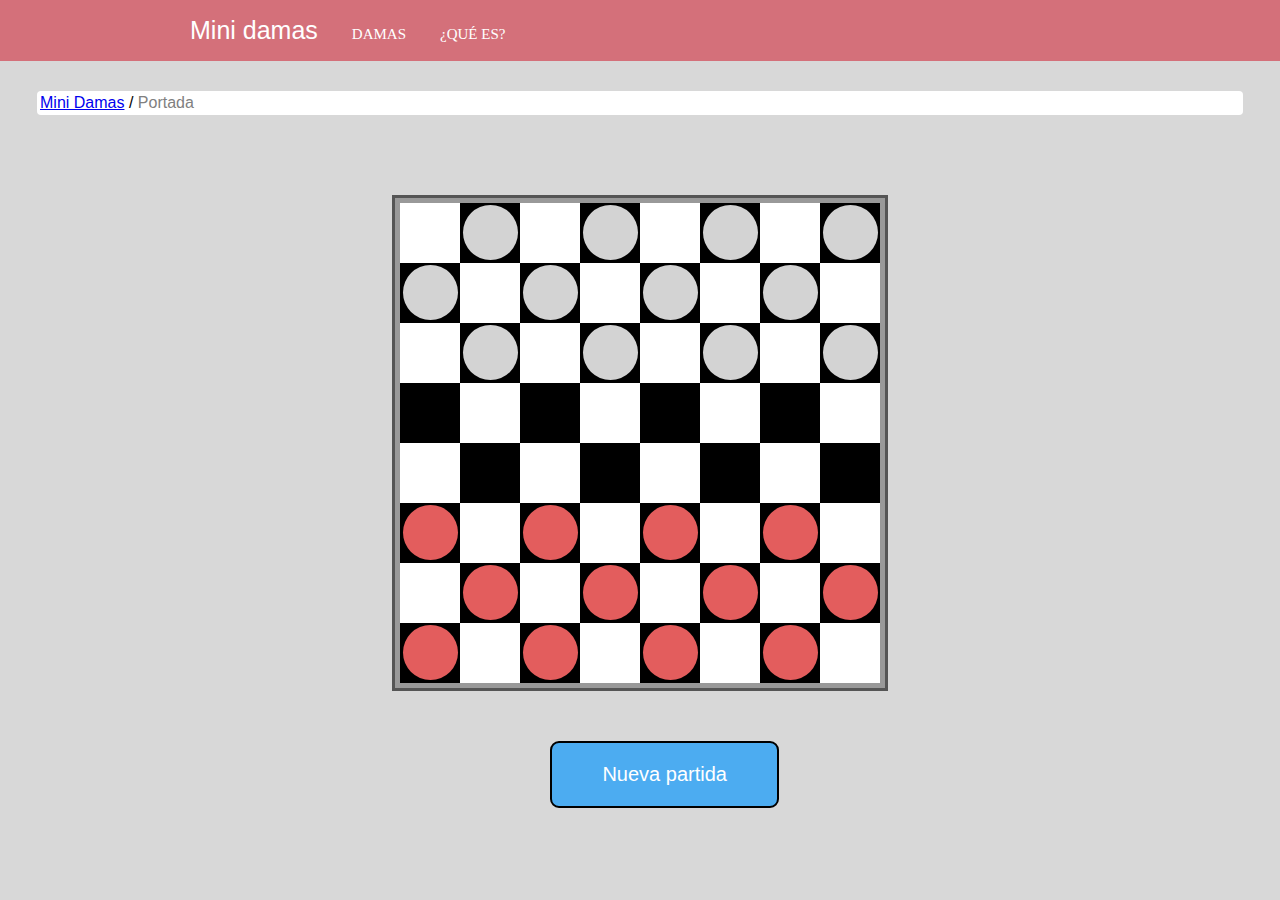
==== index.html @ 3f0cebf7 "primer commit tp1" ====
<!DOCTYPE html>
<html lang="en">
  <head>
    <meta charset="UTF-8" />
    <meta http-equiv="X-UA-Compatible" content="IE=edge" />
    <meta name="viewport" content="width=device-width, initial-scale=1.0" />
    <!-- CSS -->
    <link rel="stylesheet" href="styles.css" />
    <title>Mini Damas</title>
  </head>
  <body>
    <div class="navbar">
      <ul>
        <li><h1>Mini damas</h1></li>
        <li class="nav-menu">Damas</li>
        <li class="nav-menu">¿Qué es?</li>
      </ul>
    </div>
  </body>
<section>
    <article>
        <ul class="barra">
            <li><a href="/">Mini Damas</a> /</li>
            <li class="active">Portada</li>
        </ul>
    </article>
    <article>
        <div class="tablero">
            <div class="tablero-2">
                <div id="game">
                    <div class="cuadrado blanco">
                    </div>
                    <div class="cuadrado negro">
                      <div class="circulo blanco"></div>
                    </div>
                    <div class="cuadrado blanco">
                    </div>
                    <div class="cuadrado negro">
                      <div class="circulo blanco"></div>
                    </div>
                    <div class="cuadrado blanco">
                    </div>
                    <div class="cuadrado negro">
                      <div class="circulo blanco"></div>
                    </div>
                    <div class="cuadrado blanco">
                    </div>
                    <div class="cuadrado negro">
                      <div class="circulo blanco"></div>
                    </div>
                    <div class="cuadrado negro">
                      <div class="circulo blanco"></div>
                    </div>
                    <div class="cuadrado blanco">
                    </div>
                    <div class="cuadrado negro">
                      <div class="circulo blanco"></div>
                    </div>
                    <div class="cuadrado blanco">
                    </div>
                    <div class="cuadrado negro">
                      <div class="circulo blanco"></div>
                    </div>
                    <div class="cuadrado blanco">
                    </div>
                    <div class="cuadrado negro">
                      <div class="circulo blanco"></div>
                    </div>
                    <div class="cuadrado blanco">
                    </div>
                    <div class="cuadrado blanco">
                    </div>
                    <div class="cuadrado negro">
                      <div class="circulo blanco"></div>
                    </div>
                    <div class="cuadrado blanco">
                    </div>
                    <div class="cuadrado negro">
                      <div class="circulo blanco"></div>
                    </div>
                    <div class="cuadrado blanco">
                    </div>
                    <div class="cuadrado negro">
                      <div class="circulo blanco"></div>
                    </div>
                    <div class="cuadrado blanco">
                    </div>
                    <div class="cuadrado negro">
                      <div class="circulo blanco"></div>
                    </div>
                    <div class="cuadrado negro">
                    </div>
                    <div class="cuadrado blanco">
                    </div>
                    <div class="cuadrado negro">
                    </div>
                    <div class="cuadrado blanco">
                    </div>
                    <div class="cuadrado negro">
                    </div>
                    <div class="cuadrado blanco">
                    </div>
                    <div class="cuadrado negro">
                    </div>
                    <div class="cuadrado blanco">
                    </div>
                    <div class="cuadrado blanco">
                    </div>
                    <div class="cuadrado negro">
                    </div>
                    <div class="cuadrado blanco">
                    </div>
                    <div class="cuadrado negro">
                    </div>
                    <div class="cuadrado blanco">
                    </div>
                    <div class="cuadrado negro">
                    </div>
                    <div class="cuadrado blanco">
                    </div>
                    <div class="cuadrado negro">
                    </div>
                    <div class="cuadrado negro">
                      <div class="circulo rojo"></div>
                    </div>
                    <div class="cuadrado blanco">
                    </div>
                    <div class="cuadrado negro">
                      <div class="circulo rojo"></div>
                    </div>
                    <div class="cuadrado blanco">
                    </div>
                    <div class="cuadrado negro">
                      <div class="circulo rojo"></div>
                    </div>
                    <div class="cuadrado blanco">
                    </div>
                    <div class="cuadrado negro">
                      <div class="circulo rojo"></div>
                    </div>
                    <div class="cuadrado blanco">
                    </div>
                    <div class="cuadrado blanco">
                    </div>
                    <div class="cuadrado negro">
                      <div class="circulo rojo"></div>
                    </div>
                    <div class="cuadrado blanco">
                    </div>
                    <div class="cuadrado  negro">
                      <div class="circulo rojo"></div>
                    </div>
                    <div class="cuadrado  blanco">
                    </div>
                    <div class="cuadrado  negro">
                      <div class="circulo rojo"></div>
                    </div>
                    <div class="cuadrado  blanco">
                    </div>
                    <div class="cuadrado  negro">
                      <div class="circulo rojo"></div>
                    </div>
                    <div class="cuadrado  negro">
                      <div class="circulo rojo"></div>
                    </div>
                    <div class="cuadrado  blanco">
                    </div>
                    <div class="cuadrado  negro">
                      <div class="circulo rojo"></div>
                    </div>
                    <div class="cuadrado  blanco">
                    </div>
                    <div class="cuadrado  negro">
                      <div class="circulo rojo"></div>
                    </div>
                    <div class="cuadrado  blanco">
                    </div>
                    <div class="cuadrado negro">
                      <div class="circulo rojo"></div>
                    </div>
                    <div class="cuadrado  blanco">
                    </div>
                </div>
            </div>
            <!-- Botón -->
            <button class="boton">
                Nueva partida
            </button>
            <!-- endboton  -->
        </div>
    </article>
</section> 
</html>
---- styles.css ----
body {
  background-color: #d8d8d8;
  margin: 0;
}
.navbar {
  background-color: #D4707A;
  overflow: hidden;
}
ul {
  margin-left: 150px;
}
.navbar h1 {
  font-size: 25px;
  display: inline;
  font-family: "Capriola", sans-serif;
  font-weight: 150;
  color: white;
}
li {
  display: inline;
}
.nav-menu {
  margin-left: 30px;
  color: white;
  font-size: 15px;
  text-transform: uppercase;
}
.barra {
  background-color: white;
  width: 1200px;
  margin-top: 30px;
  font-family: "Capriola", sans-serif;
  padding: 3px;
  margin-right: auto;
  margin-left: auto;
  border-radius: 4px;
}
.active {
  color: grey;
}
.tablero{
  margin-top: 80px;
}
.tablero-2 {
  border: 3px solid #555;
  width: 490px;
  height: 480;
  position: relative;
  margin-left: auto;
  margin-right: auto;
}
#game {
  border: 5px solid #999999;
  height: 100%;
  position: relative;
  height: 480px;
}
#game .cuadrado {
  height: 60px;
  width: 60px;
  float: left;
}
#game .cuadrado.blanco{
    background-color: white;
}
#game .cuadrado.negro{
    background-color: black;
}
.boton{
  margin-top: 50px;
  background: #4cacf1;
  padding: 20px 50px;
  border-radius: 5%;
  color: white;
  border: 2px solid black;
  font-size: 20px;
  margin-left: 43%;
  margin-bottom: 50px;
  border-radius: 9px;
  
}
.circulo{
    width: 55px;
    height: 55px;
    border-radius: 50%;
    margin: auto;
    margin-top: 2px;
}

.circulo.rojo{
  background: rgba(253, 104, 104, 0.897);
}
.circulo.blanco{
  background: lightgray;
}
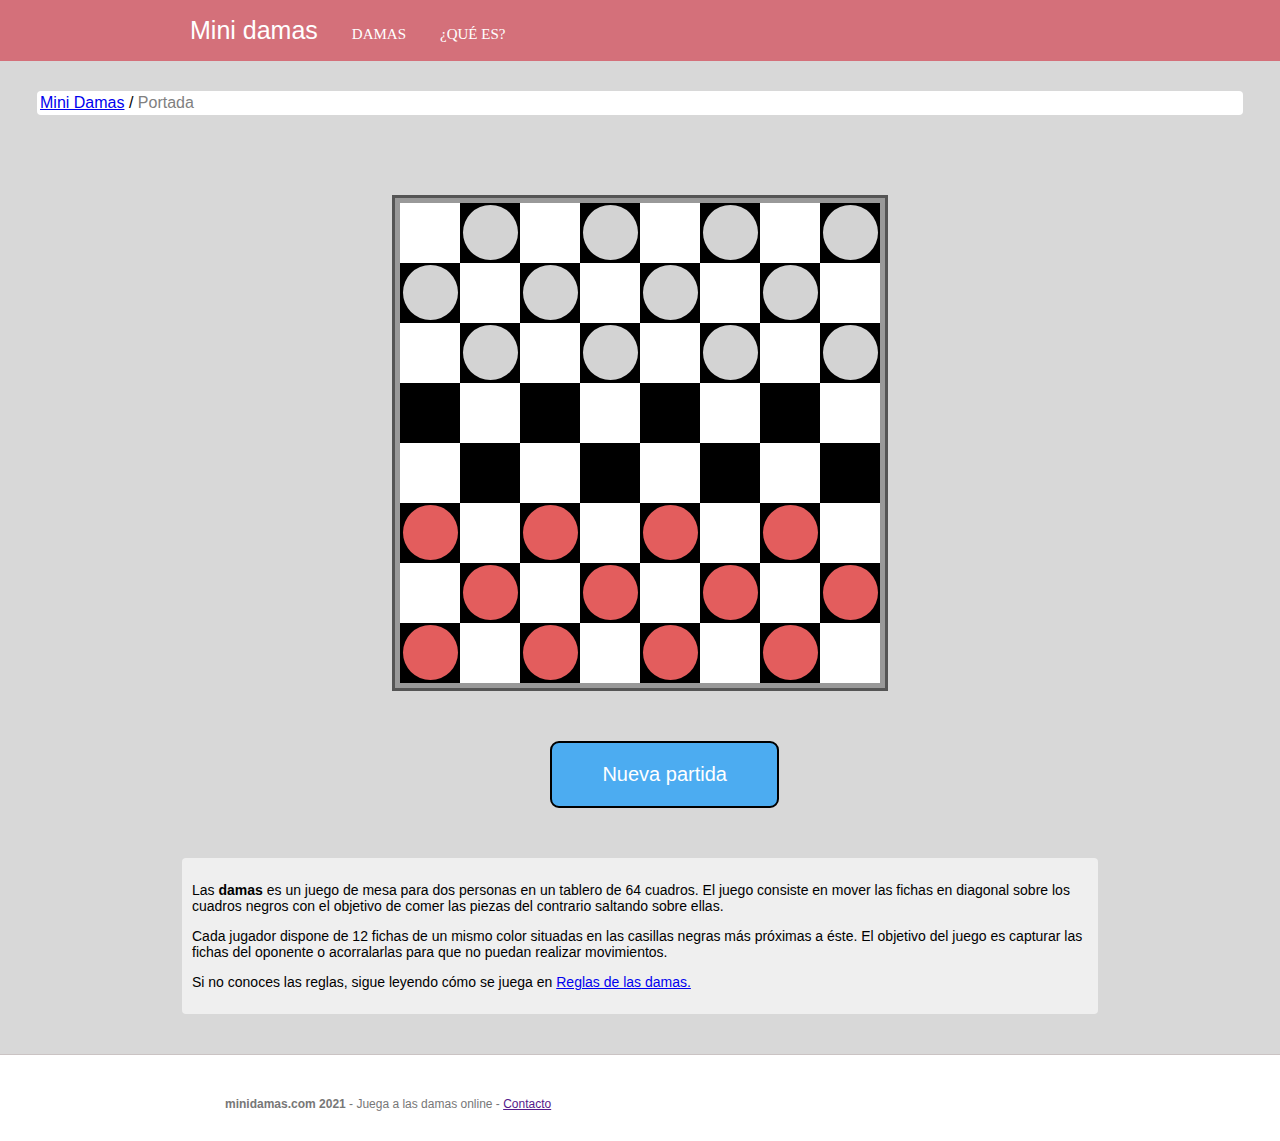
==== commit bbb9b45c: "Agregado footer y descripcion" ====
--- a/index.html
+++ b/index.html
@@ -189,5 +189,17 @@
             <!-- endboton  -->
         </div>
     </article>
+    <article>
+      <div class="descripcion">
+        <p>Las <strong>damas</strong> es un juego de mesa para dos personas en un tablero de 64 cuadros. El juego consiste en mover las fichas en diagonal sobre los cuadros negros con el objetivo de comer las piezas del contrario saltando sobre ellas.</p>
+        <p>Cada jugador dispone de 12 fichas de un mismo color situadas en las casillas negras más próximas a éste. El objetivo del juego es capturar las fichas del oponente o acorralarlas para que no puedan realizar movimientos.</p>
+        <p>Si no conoces las reglas, sigue leyendo cómo se juega en <a href="https://www.minidamas.com/que-son-las-damas" target="_blank">Reglas de las damas.</a></p>
+      </div>
+    </article>
 </section> 
+<footer class="footer">
+  <div>
+    <p><strong>minidamas.com 2021</strong> - Juega a las damas online -  <a href="">Contacto</a></p> 
+  </div>
+</footer>
 </html>
--- a/styles.css
+++ b/styles.css
@@ -92,4 +92,34 @@
 }
 .circulo.blanco{
   background: lightgray;
+}
+
+.descripcion{
+  margin: 20px 0 10px 0;
+  padding: 10px;
+  border-radius: 4px;
+  background: #efefef;
+  width: 70%;
+  margin: auto;
+  margin-bottom: 20px;
+}
+
+p{
+  font-family: "Helvetica Neue",Helvetica,Arial,sans-serif;
+  font-size: 14px;
+}
+
+footer{
+  padding: 19px 14px;
+  margin-top: 40px;
+  border-top: 1px solid #CAC3C3;
+  background-color: white;
+}
+
+.footer p {
+  margin-bottom: 0;
+  color: #777;
+  padding: 11px;
+  font-size: 12px;
+  margin-left: 200px;
 }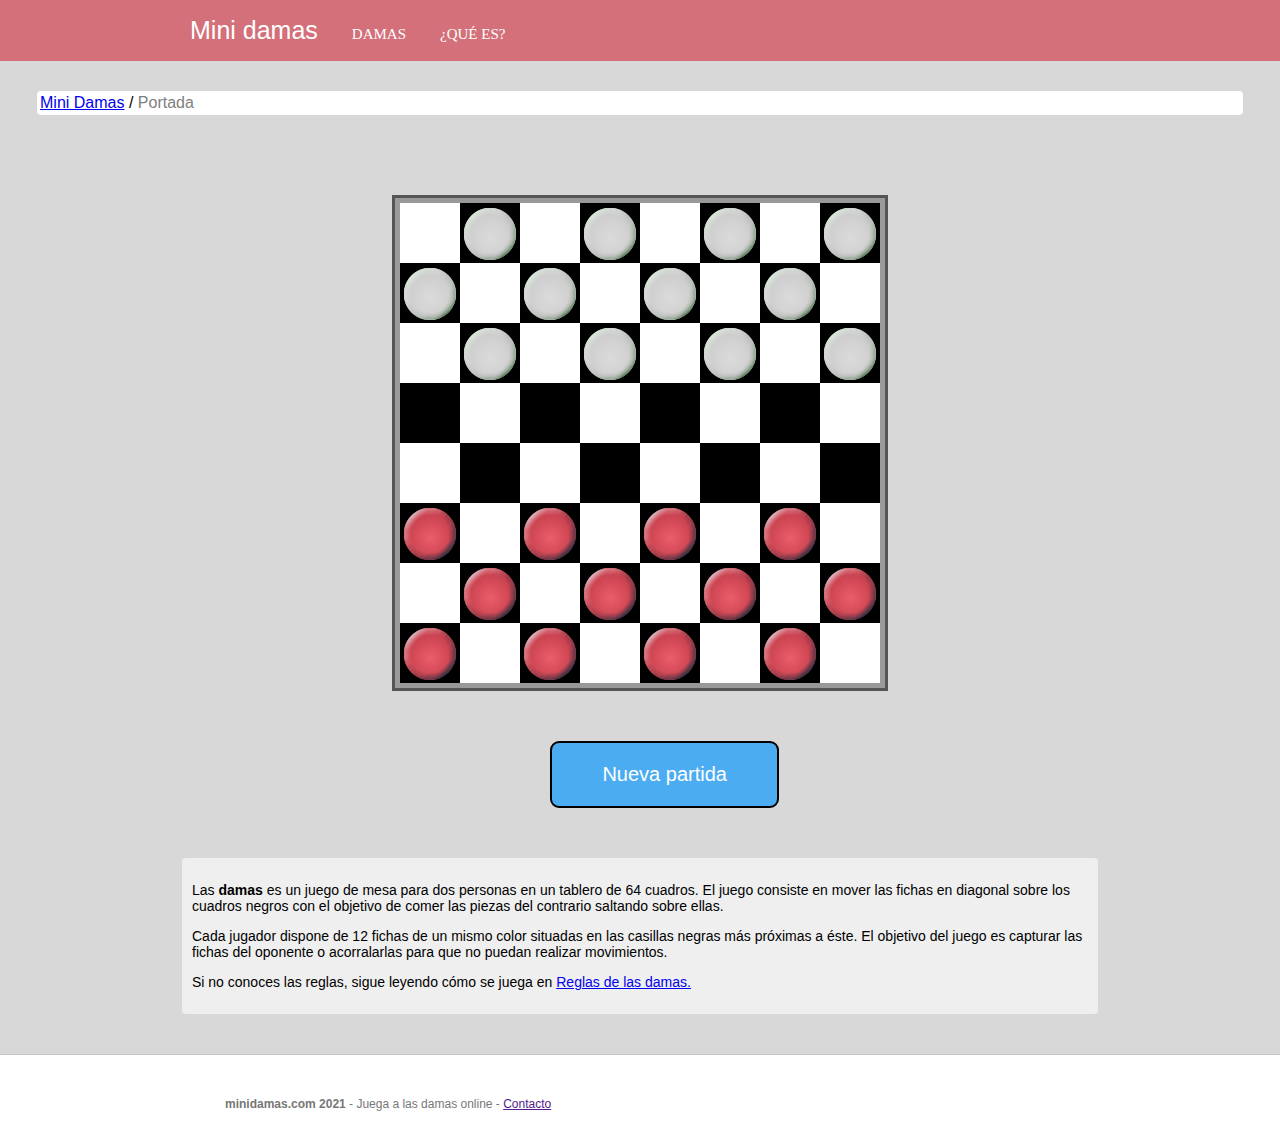
==== commit abef0fd4: "Paso tablero de html a JS" ====
--- a/index.html
+++ b/index.html
@@ -6,6 +6,8 @@
     <meta name="viewport" content="width=device-width, initial-scale=1.0" />
     <!-- CSS -->
     <link rel="stylesheet" href="styles.css" />
+    <!-- SCRIPTS -->
+    <script src="app.js"></script>
     <title>Mini Damas</title>
   </head>
   <body>
@@ -27,66 +29,54 @@
     <article>
         <div class="tablero">
             <div class="tablero-2">
-                <div id="game">
-                    <div class="cuadrado blanco">
+                <div class="game" id="board">
+                    <!-- <div class="cuadrado blanco">
                     </div>
-                    <div class="cuadrado negro">
-                      <div class="circulo blanco"></div>
+                    <div class="cuadrado negro piezaBlanca">
                     </div>
                     <div class="cuadrado blanco">
                     </div>
-                    <div class="cuadrado negro">
-                      <div class="circulo blanco"></div>
+                    <div class="cuadrado negro piezaBlanca">
                     </div>
                     <div class="cuadrado blanco">
                     </div>
-                    <div class="cuadrado negro">
-                      <div class="circulo blanco"></div>
+                    <div class="cuadrado negro piezaBlanca">
                     </div>
                     <div class="cuadrado blanco">
                     </div>
-                    <div class="cuadrado negro">
-                      <div class="circulo blanco"></div>
+                    <div class="cuadrado negro piezaBlanca">
                     </div>
-                    <div class="cuadrado negro">
-                      <div class="circulo blanco"></div>
+                    <div class="cuadrado negro piezaBlanca">
                     </div>
                     <div class="cuadrado blanco">
                     </div>
-                    <div class="cuadrado negro">
-                      <div class="circulo blanco"></div>
+                    <div class="cuadrado negro piezaBlanca">
                     </div>
                     <div class="cuadrado blanco">
                     </div>
-                    <div class="cuadrado negro">
-                      <div class="circulo blanco"></div>
+                    <div class="cuadrado negro piezaBlanca">
                     </div>
                     <div class="cuadrado blanco">
                     </div>
-                    <div class="cuadrado negro">
-                      <div class="circulo blanco"></div>
+                    <div class="cuadrado negro piezaBlanca">
                     </div>
                     <div class="cuadrado blanco">
                     </div>
                     <div class="cuadrado blanco">
                     </div>
-                    <div class="cuadrado negro">
-                      <div class="circulo blanco"></div>
+                    <div class="cuadrado negro piezaBlanca">
                     </div>
                     <div class="cuadrado blanco">
                     </div>
-                    <div class="cuadrado negro">
-                      <div class="circulo blanco"></div>
+                    <div class="cuadrado negro piezaBlanca">
                     </div>
                     <div class="cuadrado blanco">
                     </div>
-                    <div class="cuadrado negro">
-                      <div class="circulo blanco"></div>
+                    <div class="cuadrado negro piezaBlanca">
                     </div>
                     <div class="cuadrado blanco">
                     </div>
-                    <div class="cuadrado negro">
-                      <div class="circulo blanco"></div>
+                    <div class="cuadrado negro piezaBlanca">
                     </div>
                     <div class="cuadrado negro">
                     </div>
@@ -120,66 +110,54 @@
                     </div>
                     <div class="cuadrado negro">
                     </div>
-                    <div class="cuadrado negro">
-                      <div class="circulo rojo"></div>
+                    <div class="cuadrado negro piezaRoja">
                     </div>
                     <div class="cuadrado blanco">
                     </div>
-                    <div class="cuadrado negro">
-                      <div class="circulo rojo"></div>
+                    <div class="cuadrado negro piezaRoja">
                     </div>
                     <div class="cuadrado blanco">
                     </div>
-                    <div class="cuadrado negro">
-                      <div class="circulo rojo"></div>
+                    <div class="cuadrado negro piezaRoja">
                     </div>
                     <div class="cuadrado blanco">
                     </div>
-                    <div class="cuadrado negro">
-                      <div class="circulo rojo"></div>
+                    <div class="cuadrado negro piezaRoja">
                     </div>
                     <div class="cuadrado blanco">
                     </div>
                     <div class="cuadrado blanco">
                     </div>
-                    <div class="cuadrado negro">
-                      <div class="circulo rojo"></div>
+                    <div class="cuadrado negro piezaRoja">
                     </div>
                     <div class="cuadrado blanco">
                     </div>
-                    <div class="cuadrado  negro">
-                      <div class="circulo rojo"></div>
+                    <div class="cuadrado  negro piezaRoja">
                     </div>
                     <div class="cuadrado  blanco">
                     </div>
-                    <div class="cuadrado  negro">
-                      <div class="circulo rojo"></div>
+                    <div class="cuadrado  negro piezaRoja">
                     </div>
                     <div class="cuadrado  blanco">
                     </div>
-                    <div class="cuadrado  negro">
-                      <div class="circulo rojo"></div>
+                    <div class="cuadrado  negro piezaRoja">
                     </div>
-                    <div class="cuadrado  negro">
-                      <div class="circulo rojo"></div>
+                    <div class="cuadrado  negro piezaRoja">
                     </div>
                     <div class="cuadrado  blanco">
                     </div>
-                    <div class="cuadrado  negro">
-                      <div class="circulo rojo"></div>
+                    <div class="cuadrado  negro piezaRoja">
                     </div>
                     <div class="cuadrado  blanco">
                     </div>
-                    <div class="cuadrado  negro">
-                      <div class="circulo rojo"></div>
+                    <div class="cuadrado  negro piezaRoja">
                     </div>
                     <div class="cuadrado  blanco">
                     </div>
-                    <div class="cuadrado negro">
-                      <div class="circulo rojo"></div>
+                    <div class="cuadrado negro piezaRoja">
                     </div>
                     <div class="cuadrado  blanco">
-                    </div>
+                    </div> -->
                 </div>
             </div>
             <!-- Botón -->
--- a/styles.css
+++ b/styles.css
@@ -49,21 +49,21 @@
   margin-left: auto;
   margin-right: auto;
 }
-#game {
+.game {
   border: 5px solid #999999;
   height: 100%;
   position: relative;
   height: 480px;
 }
-#game .cuadrado {
+.game .cuadrado {
   height: 60px;
   width: 60px;
   float: left;
 }
-#game .cuadrado.blanco{
+.game .cuadrado.blanco{
     background-color: white;
 }
-#game .cuadrado.negro{
+.game .cuadrado.negro{
     background-color: black;
 }
 .boton{
@@ -79,19 +79,19 @@
   border-radius: 9px;
   
 }
-.circulo{
+/* .circulo{
     width: 55px;
     height: 55px;
     border-radius: 50%;
     margin: auto;
     margin-top: 2px;
+} */
+
+.piezaRoja{
+  background-image: url(img/PieceRed.png);
 }
-
-.circulo.rojo{
-  background: rgba(253, 104, 104, 0.897);
-}
-.circulo.blanco{
-  background: lightgray;
+.piezaBlanca{
+  background-image: url(img/PieceWhite.png);
 }
 
 .descripcion{
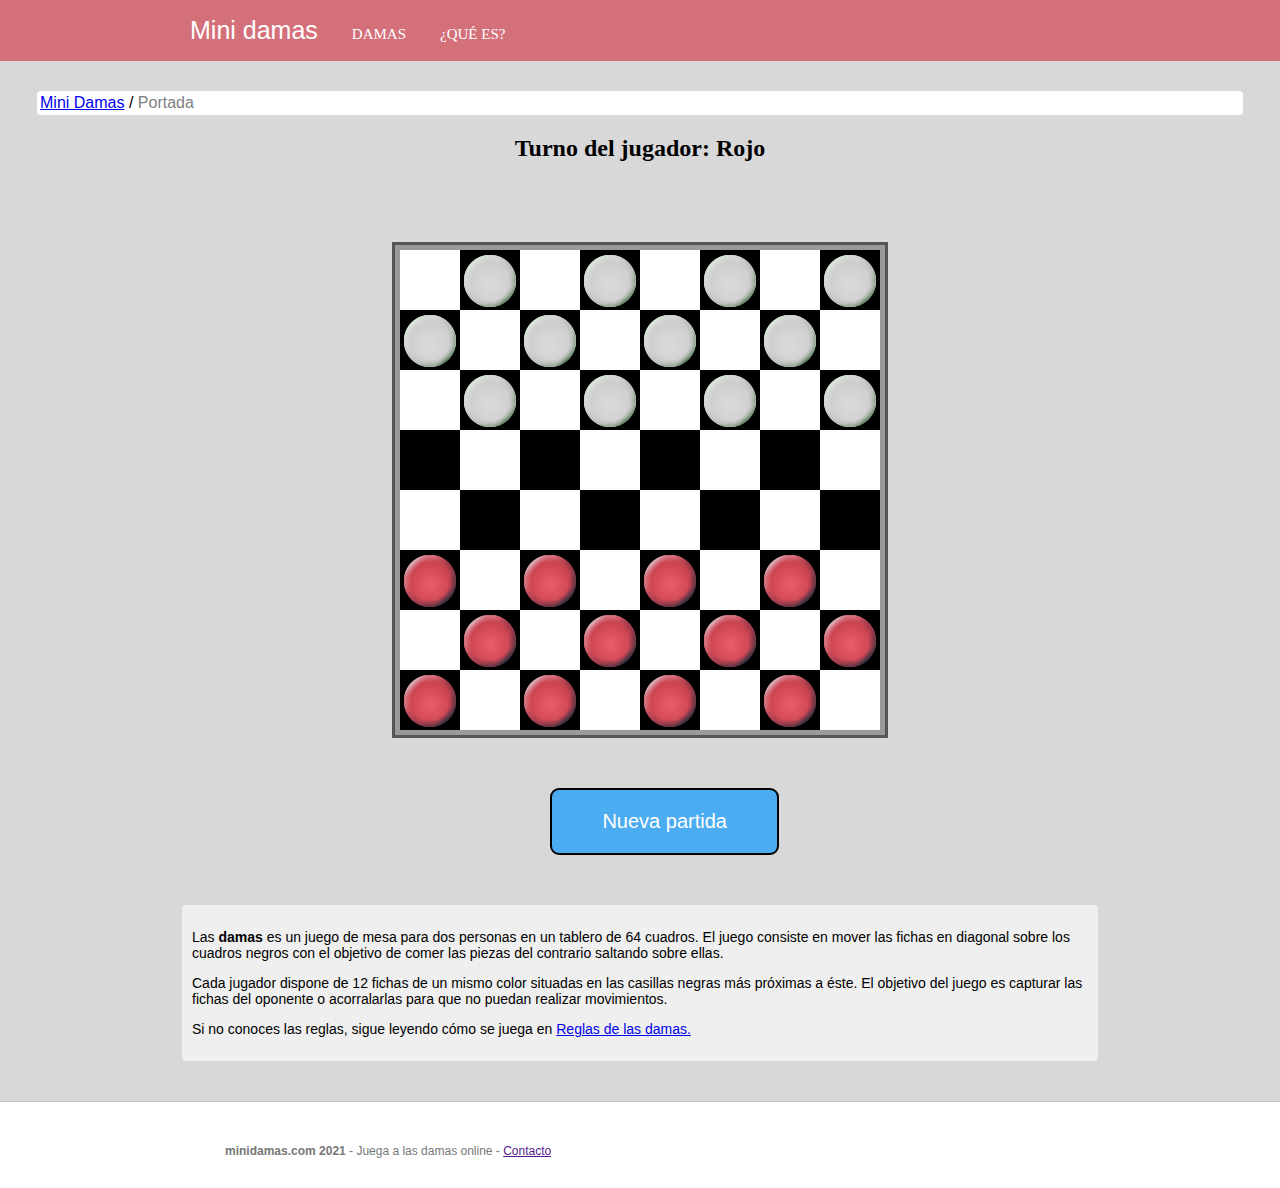
==== commit fec1eba9: "Agrega logica de turnos" ====
--- a/index.html
+++ b/index.html
@@ -26,6 +26,7 @@
             <li class="active">Portada</li>
         </ul>
     </article>
+    <h2 class="game-notification"></h2>
     <article>
         <div class="tablero">
             <div class="tablero-2">
--- a/styles.css
+++ b/styles.css
@@ -5,6 +5,9 @@
 .navbar {
   background-color: #D4707A;
   overflow: hidden;
+}
+h2{
+ text-align: center;
 }
 ul {
   margin-left: 150px;
@@ -122,4 +125,5 @@
   padding: 11px;
   font-size: 12px;
   margin-left: 200px;
-}+}
+
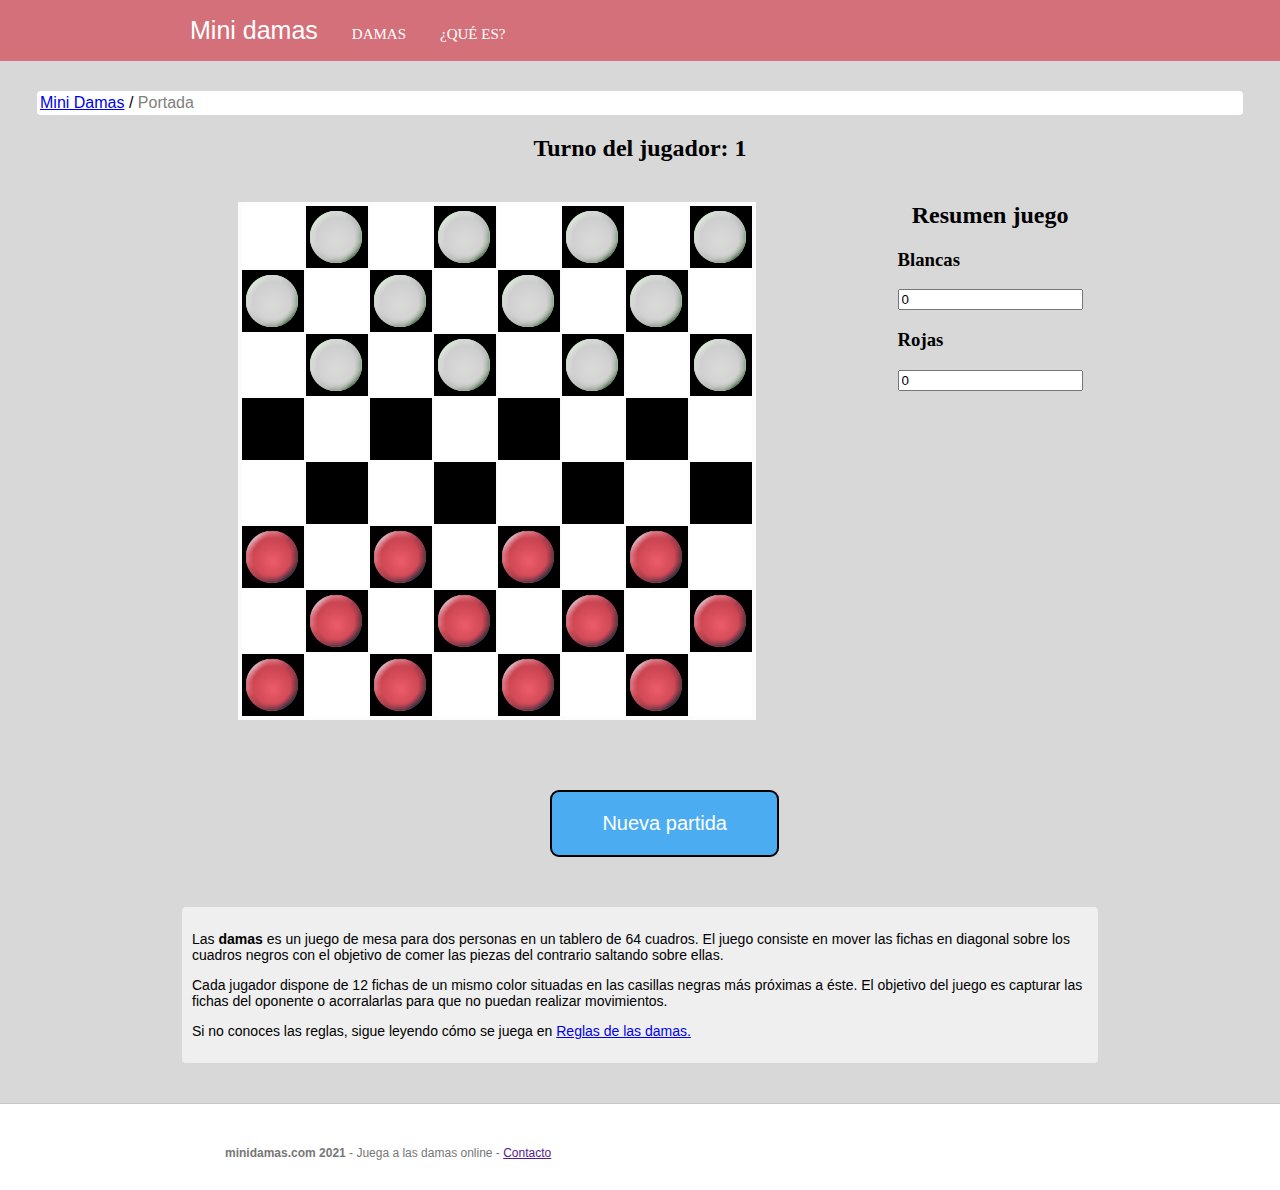
==== commit 72ddceb4: "Cambio logica de juego y tablero" ====
--- a/index.html
+++ b/index.html
@@ -7,7 +7,8 @@
     <!-- CSS -->
     <link rel="stylesheet" href="styles.css" />
     <!-- SCRIPTS -->
-    <script src="app.js"></script>
+
+    <script src="minidamas.js"></script>
     <title>Mini Damas</title>
   </head>
   <body>
@@ -28,144 +29,32 @@
     </article>
     <h2 class="game-notification"></h2>
     <article>
-        <div class="tablero">
-            <div class="tablero-2">
-                <div class="game" id="board">
-                    <!-- <div class="cuadrado blanco">
-                    </div>
-                    <div class="cuadrado negro piezaBlanca">
-                    </div>
-                    <div class="cuadrado blanco">
-                    </div>
-                    <div class="cuadrado negro piezaBlanca">
-                    </div>
-                    <div class="cuadrado blanco">
-                    </div>
-                    <div class="cuadrado negro piezaBlanca">
-                    </div>
-                    <div class="cuadrado blanco">
-                    </div>
-                    <div class="cuadrado negro piezaBlanca">
-                    </div>
-                    <div class="cuadrado negro piezaBlanca">
-                    </div>
-                    <div class="cuadrado blanco">
-                    </div>
-                    <div class="cuadrado negro piezaBlanca">
-                    </div>
-                    <div class="cuadrado blanco">
-                    </div>
-                    <div class="cuadrado negro piezaBlanca">
-                    </div>
-                    <div class="cuadrado blanco">
-                    </div>
-                    <div class="cuadrado negro piezaBlanca">
-                    </div>
-                    <div class="cuadrado blanco">
-                    </div>
-                    <div class="cuadrado blanco">
-                    </div>
-                    <div class="cuadrado negro piezaBlanca">
-                    </div>
-                    <div class="cuadrado blanco">
-                    </div>
-                    <div class="cuadrado negro piezaBlanca">
-                    </div>
-                    <div class="cuadrado blanco">
-                    </div>
-                    <div class="cuadrado negro piezaBlanca">
-                    </div>
-                    <div class="cuadrado blanco">
-                    </div>
-                    <div class="cuadrado negro piezaBlanca">
-                    </div>
-                    <div class="cuadrado negro">
-                    </div>
-                    <div class="cuadrado blanco">
-                    </div>
-                    <div class="cuadrado negro">
-                    </div>
-                    <div class="cuadrado blanco">
-                    </div>
-                    <div class="cuadrado negro">
-                    </div>
-                    <div class="cuadrado blanco">
-                    </div>
-                    <div class="cuadrado negro">
-                    </div>
-                    <div class="cuadrado blanco">
-                    </div>
-                    <div class="cuadrado blanco">
-                    </div>
-                    <div class="cuadrado negro">
-                    </div>
-                    <div class="cuadrado blanco">
-                    </div>
-                    <div class="cuadrado negro">
-                    </div>
-                    <div class="cuadrado blanco">
-                    </div>
-                    <div class="cuadrado negro">
-                    </div>
-                    <div class="cuadrado blanco">
-                    </div>
-                    <div class="cuadrado negro">
-                    </div>
-                    <div class="cuadrado negro piezaRoja">
-                    </div>
-                    <div class="cuadrado blanco">
-                    </div>
-                    <div class="cuadrado negro piezaRoja">
-                    </div>
-                    <div class="cuadrado blanco">
-                    </div>
-                    <div class="cuadrado negro piezaRoja">
-                    </div>
-                    <div class="cuadrado blanco">
-                    </div>
-                    <div class="cuadrado negro piezaRoja">
-                    </div>
-                    <div class="cuadrado blanco">
-                    </div>
-                    <div class="cuadrado blanco">
-                    </div>
-                    <div class="cuadrado negro piezaRoja">
-                    </div>
-                    <div class="cuadrado blanco">
-                    </div>
-                    <div class="cuadrado  negro piezaRoja">
-                    </div>
-                    <div class="cuadrado  blanco">
-                    </div>
-                    <div class="cuadrado  negro piezaRoja">
-                    </div>
-                    <div class="cuadrado  blanco">
-                    </div>
-                    <div class="cuadrado  negro piezaRoja">
-                    </div>
-                    <div class="cuadrado  negro piezaRoja">
-                    </div>
-                    <div class="cuadrado  blanco">
-                    </div>
-                    <div class="cuadrado  negro piezaRoja">
-                    </div>
-                    <div class="cuadrado  blanco">
-                    </div>
-                    <div class="cuadrado  negro piezaRoja">
-                    </div>
-                    <div class="cuadrado  blanco">
-                    </div>
-                    <div class="cuadrado negro piezaRoja">
-                    </div>
-                    <div class="cuadrado  blanco">
-                    </div> -->
-                </div>
+      <div id="tablero">
+        <div class="row">
+          <div id="juego-damas">
+            <table id="tablero-marco">
+
+            </table>
+          </div>
+          <aside id="menu-tablero">
+            <h2>Resumen juego</h2>
+            <div class="puntajes">
+              <h3>Blancas</h3>
+              <input type="text" id="puntos1" class="jugador-puntaje">
             </div>
-            <!-- Botón -->
-            <button class="boton">
-                Nueva partida
-            </button>
-            <!-- endboton  -->
+            <div class="puntajes">
+              <h3>Rojas</h3>
+              <input type="text" id="puntos2" class="jugador-puntaje">
+            </div>
+            <h3 id="turno-jugador"></h3>
+          </aside>
+        </div>
+      </div>
+              
+      <button class="boton" id="boton-nueva-partida" onclick="cargar_tableroNuevo();">
+          Nueva partida
+      </button>
+      <!-- endboton  -->
         </div>
     </article>
     <article>
@@ -181,4 +70,10 @@
     <p><strong>minidamas.com 2021</strong> - Juega a las damas online -  <a href="">Contacto</a></p> 
   </div>
 </footer>
+ <!-- archivo de scripts JS para la carga inicial -->
+ <script type="text/javascript" src="app.js">
+ </script>
+<script>
+  cargar_tablero();
+</script>
 </html>
--- a/styles.css
+++ b/styles.css
@@ -41,34 +41,52 @@
 .active {
   color: grey;
 }
-.tablero{
-  margin-top: 80px;
-}
-.tablero-2 {
-  border: 3px solid #555;
-  width: 490px;
-  height: 480;
-  position: relative;
-  margin-left: auto;
-  margin-right: auto;
-}
-.game {
-  border: 5px solid #999999;
-  height: 100%;
-  position: relative;
-  height: 480px;
-}
-.game .cuadrado {
+/*area juego - tablero*/
+.row {
+  width: 85%;
+  display: flex;
+  margin: auto;
+}
+
+#juego-damas {
+  width: 70%;
+  padding: 20px;
+}
+
+#tablero-marco{
+    background-color: rgb(252, 252, 252);
+    margin: auto;
+}
+
+#tablero-damas{
+  border-collapse: collapse;
+  border: 0;
+}
+
+.casilla-blanca{
+  width: 60px;
   height: 60px;
+  background-color: rgb(255, 255, 255);
+}
+
+.casilla-negra{
   width: 60px;
-  float: left;
-}
-.game .cuadrado.blanco{
-    background-color: white;
-}
-.game .cuadrado.negro{
-    background-color: black;
-}
+  height: 60px;
+  background-color: rgb(0, 0, 0);
+}
+
+.ficha-blanca{
+  background-image: url(img/PieceWhite.png);
+}
+
+.ficha-negra{
+  background-image: url(img/PieceRed.png);
+}
+
+.casilla-seleccionada{
+  border: 3px solid greenyellow;
+}
+
 .boton{
   margin-top: 50px;
   background: #4cacf1;
@@ -125,5 +143,78 @@
   padding: 11px;
   font-size: 12px;
   margin-left: 200px;
-}
-
+/*#arrastar {
+	position: absolute;
+	width: 100px;
+	height: 100px;
+	margin: 10px 10px 10px 10px;
+	background: #FF5500;
+	text-align: center;
+	color: #fff;
+	border-radius: 50px;
+}
+
+#soltar {
+	position: absolute;
+	margin: 100px 10px 10px 600px;
+	width: 200px;
+	height: 200px;
+	background: #777777;
+	color: #fff;
+	text-align: center;
+	border-radius: 50px;
+}
+
+
+.row {
+	display: inline-block;
+}
+
+.col-black {
+	display: inline-block;
+	width: 50px;
+	height: 50px;
+	background-color: rgb(0, 0, 0);
+}
+
+.col-white {
+	display: inline-block;
+	width: 50px;
+	height: 50px;
+	background-color: white;
+}
+
+.fichaBlanca {
+	position: absolute;
+	width: 35px;
+	height: 35px;
+	background-color: white;
+	margin-top: 10px;
+  margin-left: 6px;
+  border-radius: 25px;
+  border: 1px solid black;
+  -webkit-box-shadow: 3px 4px 16px 0px rgba(0,0,0,0.75);
+	-moz-box-shadow: 3px 4px 16px 0px rgba(0,0,0,0.75);
+	box-shadow: 3px 4px 16px 0px rgba(0,0,0,0.75);
+}
+
+.fichaRoja {
+	position: absolute;
+	width: 35px;
+	height: 35px;
+	background-color: red;
+	margin-top: 10px;
+  margin-left: 6px;
+  border-radius: 25px;
+  border: 1px solid black;
+  -webkit-box-shadow: 3px 4px 16px 0px rgba(0,0,0,0.75);
+	-moz-box-shadow: 3px 4px 16px 0px rgba(0,0,0,0.75);
+	box-shadow: 3px 4px 16px 0px rgba(0,0,0,0.75);
+}
+
+.king.fichaRoja{
+  background-color: yellow;
+}
+.king.fichaBlanca{
+  background-color: blue;
+}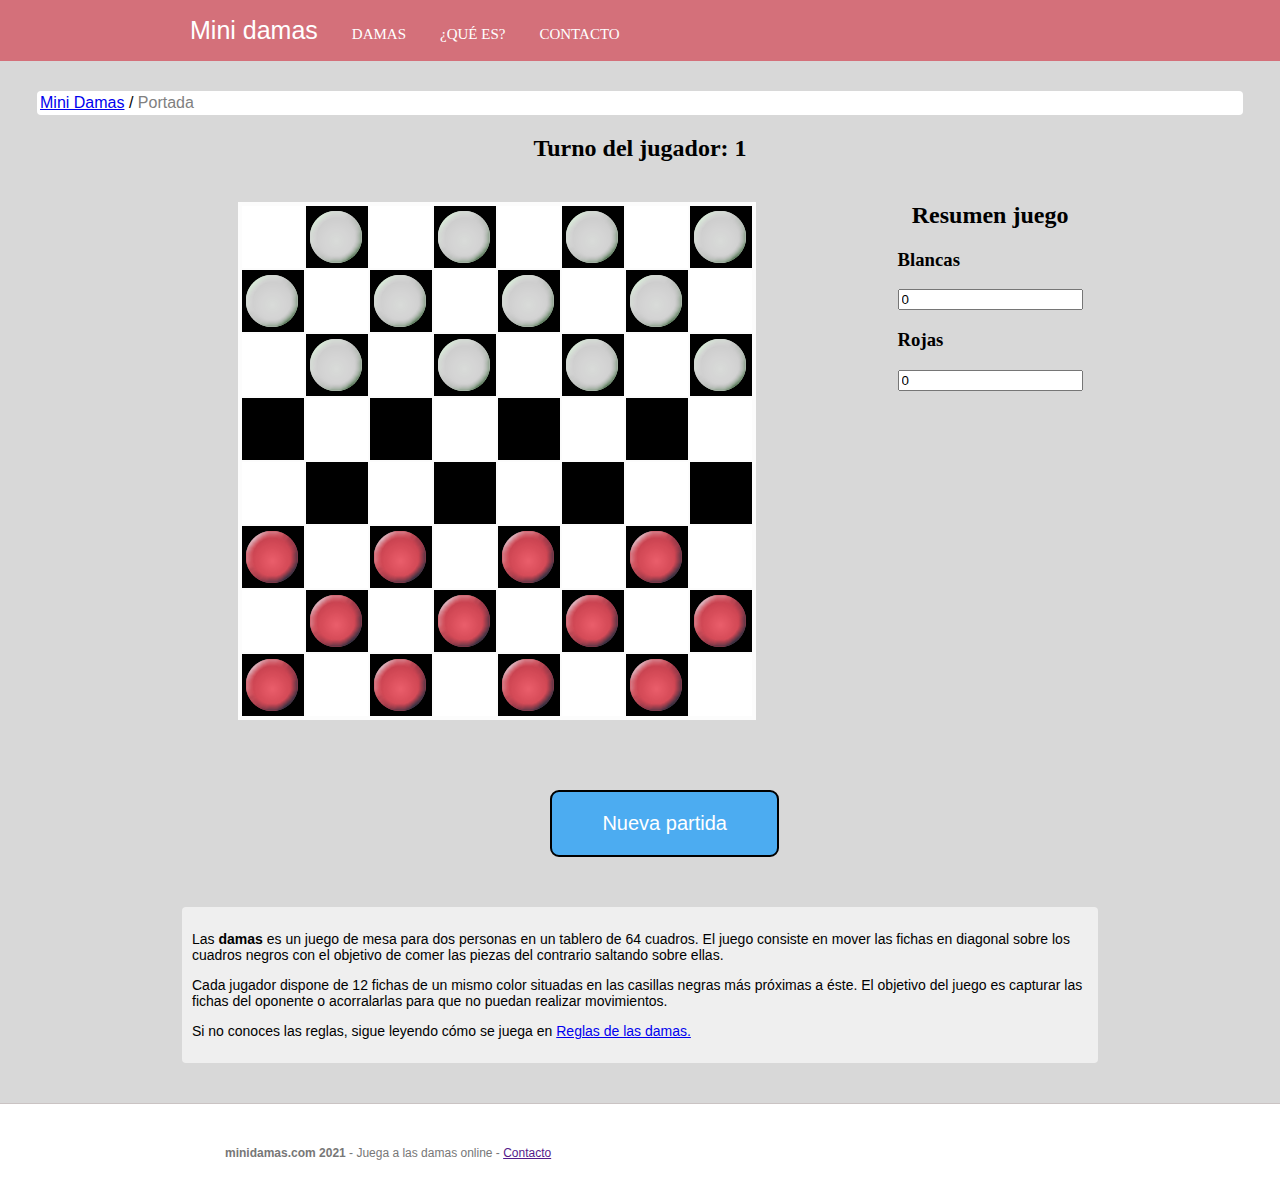
==== commit 505c0469: "Agrega formulario de contacto" ====
--- a/index.html
+++ b/index.html
@@ -14,9 +14,10 @@
   <body>
     <div class="navbar">
       <ul>
-        <li><h1>Mini damas</h1></li>
-        <li class="nav-menu">Damas</li>
-        <li class="nav-menu">¿Qué es?</li>
+        <li><h1><a href="index.html" class="link-menu">Mini damas</a></h1></li>
+        <li class="nav-menu"><a href="https://www.minidamas.com/" class="link-menu">Damas</a></li>
+        <li class="nav-menu"><a href="#quees" class="link-menu">¿Qué es?</a></li>
+        <li class="nav-menu"><a href="contacto.html" class="link-menu">Contacto</a></li>
       </ul>
     </div>
   </body>
@@ -58,7 +59,7 @@
         </div>
     </article>
     <article>
-      <div class="descripcion">
+      <div class="descripcion" id="quees">
         <p>Las <strong>damas</strong> es un juego de mesa para dos personas en un tablero de 64 cuadros. El juego consiste en mover las fichas en diagonal sobre los cuadros negros con el objetivo de comer las piezas del contrario saltando sobre ellas.</p>
         <p>Cada jugador dispone de 12 fichas de un mismo color situadas en las casillas negras más próximas a éste. El objetivo del juego es capturar las fichas del oponente o acorralarlas para que no puedan realizar movimientos.</p>
         <p>Si no conoces las reglas, sigue leyendo cómo se juega en <a href="https://www.minidamas.com/que-son-las-damas" target="_blank">Reglas de las damas.</a></p>
--- a/styles.css
+++ b/styles.css
@@ -108,12 +108,6 @@
     margin-top: 2px;
 } */
 
-.piezaRoja{
-  background-image: url(img/PieceRed.png);
-}
-.piezaBlanca{
-  background-image: url(img/PieceWhite.png);
-}
 
 .descripcion{
   margin: 20px 0 10px 0;
@@ -143,78 +137,109 @@
   padding: 11px;
   font-size: 12px;
   margin-left: 200px;
-/*#arrastar {
-	position: absolute;
-	width: 100px;
-	height: 100px;
-	margin: 10px 10px 10px 10px;
-	background: #FF5500;
-	text-align: center;
-	color: #fff;
-	border-radius: 50px;
-}
-
-#soltar {
-	position: absolute;
-	margin: 100px 10px 10px 600px;
-	width: 200px;
-	height: 200px;
-	background: #777777;
-	color: #fff;
-	text-align: center;
-	border-radius: 50px;
-}
-
-
-.row {
-	display: inline-block;
-}
-
-.col-black {
-	display: inline-block;
-	width: 50px;
-	height: 50px;
-	background-color: rgb(0, 0, 0);
-}
-
-.col-white {
-	display: inline-block;
-	width: 50px;
-	height: 50px;
-	background-color: white;
-}
-
-.fichaBlanca {
-	position: absolute;
-	width: 35px;
-	height: 35px;
-	background-color: white;
-	margin-top: 10px;
-  margin-left: 6px;
-  border-radius: 25px;
-  border: 1px solid black;
-  -webkit-box-shadow: 3px 4px 16px 0px rgba(0,0,0,0.75);
-	-moz-box-shadow: 3px 4px 16px 0px rgba(0,0,0,0.75);
-	box-shadow: 3px 4px 16px 0px rgba(0,0,0,0.75);
-}
-
-.fichaRoja {
-	position: absolute;
-	width: 35px;
-	height: 35px;
-	background-color: red;
-	margin-top: 10px;
-  margin-left: 6px;
-  border-radius: 25px;
-  border: 1px solid black;
-  -webkit-box-shadow: 3px 4px 16px 0px rgba(0,0,0,0.75);
-	-moz-box-shadow: 3px 4px 16px 0px rgba(0,0,0,0.75);
-	box-shadow: 3px 4px 16px 0px rgba(0,0,0,0.75);
-}
-
-.king.fichaRoja{
-  background-color: yellow;
-}
-.king.fichaBlanca{
-  background-color: blue;
-}+}
+.link-menu{
+  text-decoration: none;
+  color: white;
+}
+
+.title-contact{
+  text-align: center;
+  font-size: 30px;
+  text-decoration: underline
+}
+
+.form {
+  max-inline-size: 550px;
+  margin: auto;
+}
+
+.form label {
+  display: block;
+  margin-block-start: 1em;
+  margin-block-end: .5em;
+  padding-inline-start: .5em;
+}
+
+.form label span {
+  color: #DA1414;
+}
+
+.form input, .form textarea {
+  box-sizing: border-box;
+  width: 100%;
+  font-size: 1rem;
+  padding: .8em;
+  border-radius: .5em;
+  border: 1px solid #858C94;
+  box-shadow: 10px 10px 5px grey;
+}
+.form textarea {
+  margin-block-end: 2em;
+  font-family: inherit;
+}
+
+input::-webkit-input-placeholder {
+  color: #0F0A0A88;
+}
+
+@media (max-width: 1024px) {
+
+  .row {
+    width: 100%;
+  }
+}
+
+@media (max-width: 880px) {
+
+  .row {
+    width: 100%;
+    display: block;
+    margin: auto;
+  }
+
+  #juego-damas {
+    width: 100%;
+    padding: 0px;
+  }
+
+  aside#menu-tablero {
+    width: 500px;
+    margin: auto;
+  }
+}
+
+
+@media (max-width: 768px) {
+  .navbar {
+    position: absolute;
+    background: #4e94ab;
+    width: 70%;
+    margin-left: -70%;
+    transition: all 0.5s;
+  }
+  .menu ul {
+    flex-direction: column;
+  }
+  .menu li {
+    border-top: 1px solid #fff;
+  }
+
+  #btn-menu:checked ~ .menu {
+    margin: 0;
+  }
+}
+
+.btn.primary {
+  background:#3d94d1;
+  padding: 20px;
+  border-radius: 12px;
+  cursor: pointer;
+  color: white;
+  float:none;
+  margin-left: 220px;
+}
+
+.btn.primary:hover{
+  box-shadow: 10px 10px 5px grey;
+}
